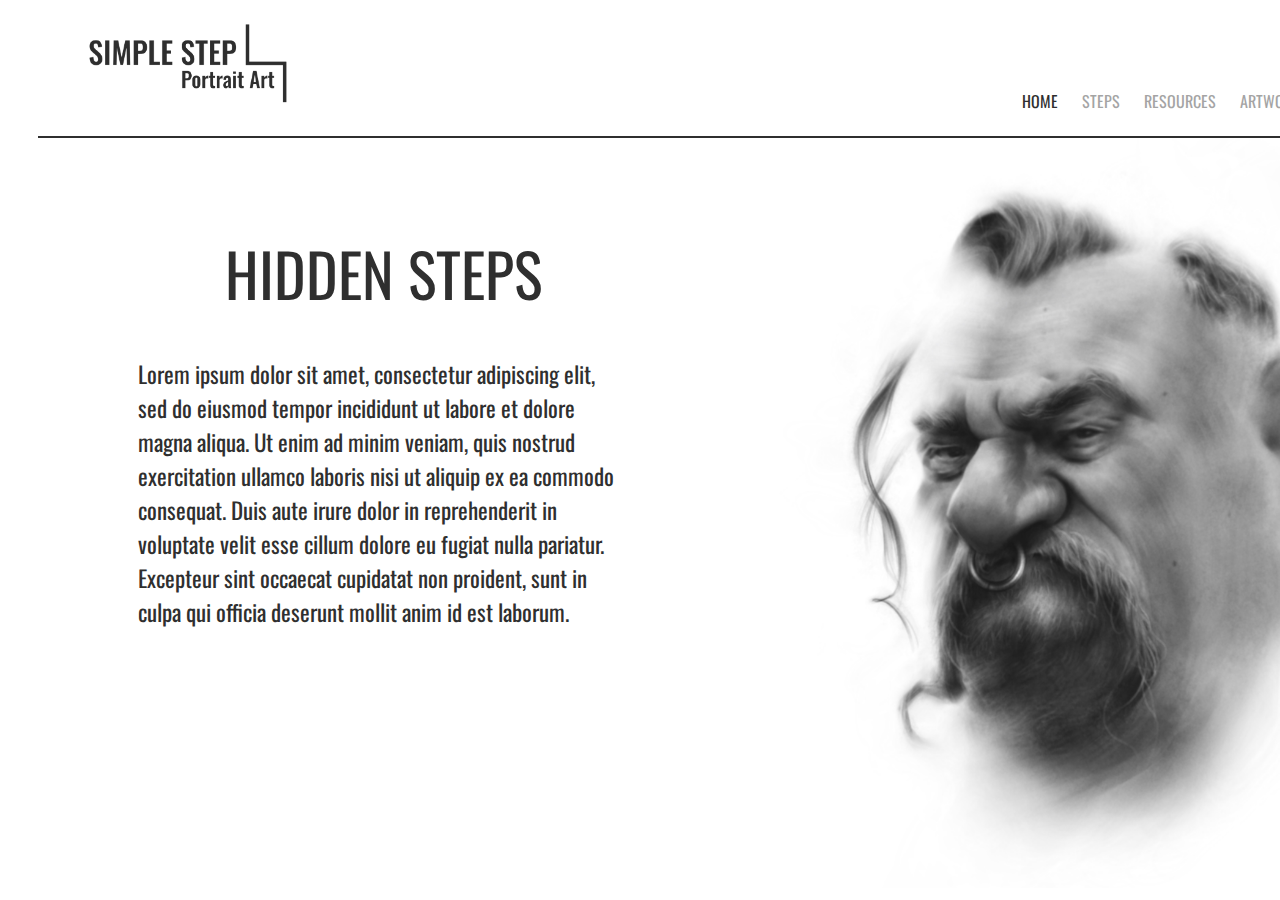
==== index.html @ d3061d2b "html and css laid out" ====
<!DOCTYPE html>
<html lang>
    <head>
        <link rel="stylesheet" type="text/css" href="resources/css/index.css">
        <link rel="preconnect" href="https://fonts.googleapis.com">
        <link rel="preconnect" href="https://fonts.gstatic.com" crossorigin>
        <link href="https://fonts.googleapis.com/css2?family=Oswald:wght@500&display=swap" rel="stylesheet">
        <title>Simple Step Portrait Art</title>
    </head>

    <body>
        <header>
            <a href="index.html"><img src="resources/images/logo.PNG" alt="logo"/></a>

            <div class="navigation-bar">
                <a class="active" href="index.html">HOME</a>
                <a href="steps.html">STEPS</a>
                <a href="resources.html">RESOURCES</a>
                <a href="artwork.html">ARTWORK</a>
                <a href="contact.html">CONTACT</a>
            </div>
        </header>

        <div class="main-content">
            <div class="text">
                <h1>HIDDEN STEPS</h1>
                <p>Lorem ipsum dolor sit amet, consectetur adipiscing elit, sed do eiusmod tempor incididunt ut labore et dolore magna aliqua. Ut enim ad minim veniam, quis nostrud exercitation ullamco laboris nisi ut aliquip ex ea commodo consequat. Duis aute irure dolor in reprehenderit in voluptate velit esse cillum dolore eu fugiat nulla pariatur. Excepteur sint occaecat cupidatat non proident, sunt in culpa qui officia deserunt mollit anim id est laborum.</p>
            </div>

            <img src="resources/images/polish-step.JPG" alt="digital portrait"/>
        </div>
    </body>
</html>
---- resources/css/index.css ----
body {
    font-family: "Oswald";
    min-width: 1500px;
    color: #2f2f2f;
}




header {
    display: flex;
    justify-content: space-between;
    align-items: center;
    border-bottom: 2px solid #2f2f2f;
    padding-bottom: 12px;
    margin: 0px 30px;
}

header img {
    width: 200px;
    height: auto;
    padding: 15px 15px 15px 50px;
}

header .navigation-bar {
    padding-top: 70px;
    padding-right: 80px;
}

header .navigation-bar a {
    text-decoration: none;
    color: #a4a4a4;
    padding-right: 20px;
}

header .navigation-bar a:hover {
    color: #2f2f2f;
}

header .navigation-bar .active {
    color: #2f2f2f;
}




.main-content {
    display: flex;
    margin: 0px 30px;
}

.main-content .text {
    padding: 50px 100px 0px 100px;
}

.main-content h1 {
    display: flex;
    justify-content: center;
    font-weight: normal;
    font-size: 60px;
}

.main-content p {
    font-size: 23px;
}

.main-content img {
    width: 750px;
    height: auto;
}
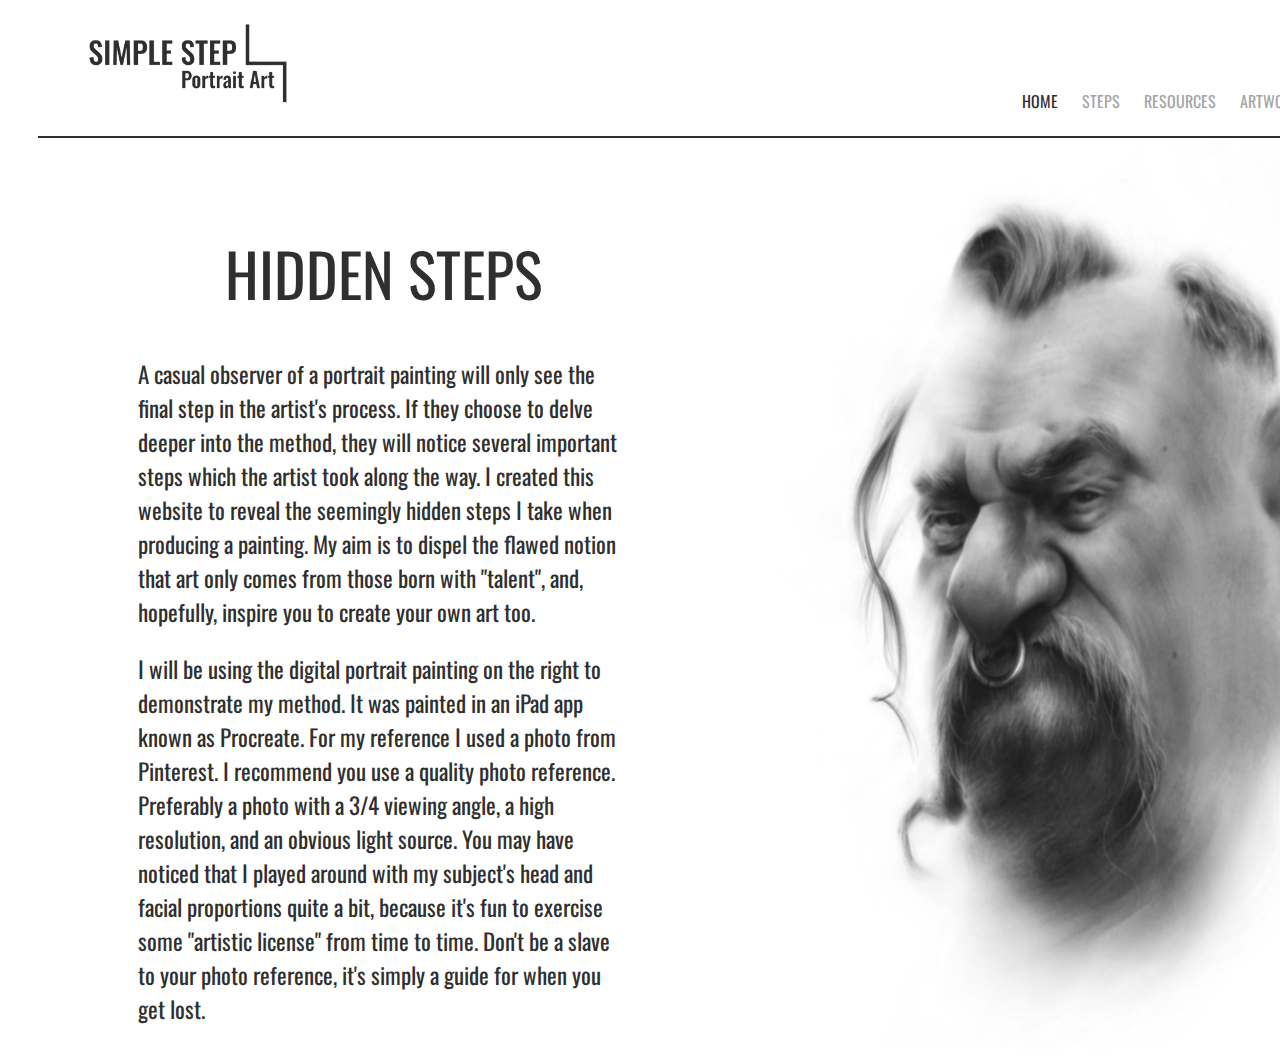
==== commit 74c4574a: "website content added" ====
--- a/index.html
+++ b/index.html
@@ -24,7 +24,8 @@
         <div class="main-content">
             <div class="text">
                 <h1>HIDDEN STEPS</h1>
-                <p>Lorem ipsum dolor sit amet, consectetur adipiscing elit, sed do eiusmod tempor incididunt ut labore et dolore magna aliqua. Ut enim ad minim veniam, quis nostrud exercitation ullamco laboris nisi ut aliquip ex ea commodo consequat. Duis aute irure dolor in reprehenderit in voluptate velit esse cillum dolore eu fugiat nulla pariatur. Excepteur sint occaecat cupidatat non proident, sunt in culpa qui officia deserunt mollit anim id est laborum.</p>
+                <p>A casual observer of a portrait painting will only see the final step in the artist's process.  If they choose to delve deeper into the method, they will notice several important steps which the artist took along the way.  I created this website to reveal the seemingly hidden steps I take when producing a painting.  My aim is to dispel the flawed notion that art only comes from those born with "talent", and, hopefully, inspire you to create your own art too.</p>
+                <p>I will be using the digital portrait painting on the right to demonstrate my method.  It was painted in an iPad app known as Procreate.  For my reference I used a photo from Pinterest.  I recommend you use a quality photo reference.  Preferably a photo with a 3/4 viewing angle, a high resolution, and an obvious light source.  You may have noticed that I played around with my subject's head and facial proportions quite a bit, because it's fun to exercise some "artistic license" from time to time.  Don't be a slave to your photo reference, it's simply a guide for when you get lost.</p>
             </div>
 
             <img src="resources/images/polish-step.JPG" alt="digital portrait"/>
